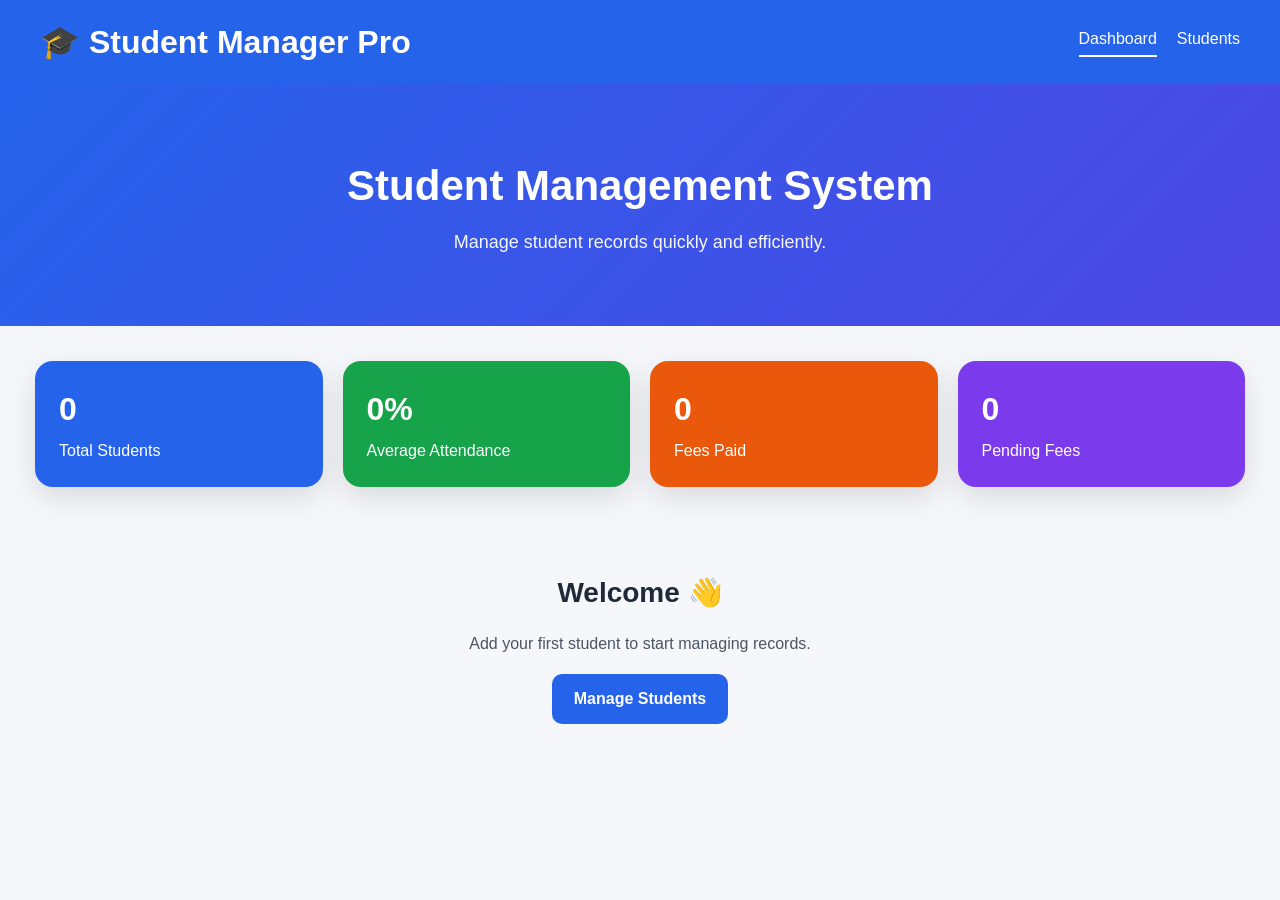
==== frontend/index.html @ a6b5a6b1 "getting ready for deplyoment" ====
<!doctype html>
<html lang="en">
	<head>
		<meta charset="UTF-8" />
		<meta name="viewport" content="width=device-width, initial-scale=1.0" />
		<title>Student Manager Pro</title>
		<link rel="stylesheet" href="css/style.css" />
	</head>

	<body>
		<header class="navbar">
			<h1>🎓 Student Manager Pro</h1>

			<nav>
				<a href="index.html" class="active">Dashboard</a>
				<a href="students.html">Students</a>
			</nav>
		</header>

		<section class="hero">
			<h2>Student Management System</h2>

			<p>Manage student records quickly and efficiently.</p>
		</section>

		<section class="stats">
			<div class="card blue">
				<h3 id="totalStudents">0</h3>
				<p>Total Students</p>
			</div>

			<div class="card green">
				<h3 id="avgAttendance">0%</h3>
				<p>Average Attendance</p>
			</div>

			<div class="card orange">
				<h3 id="paidStudents">0</h3>
				<p>Fees Paid</p>
			</div>

			<div class="card purple">
				<h3 id="pendingStudents">0</h3>
				<p>Pending Fees</p>
			</div>
		</section>

		<section class="welcome">
			<h3>Welcome 👋</h3>

			<p id="dashboardMessage">
				Add your first student to start managing records.
			</p>

			<a href="students.html" class="button"> Manage Students </a>
		</section>

		<script src="js/api.js"></script>
		<script src="js/app.js"></script>
	</body>
</html>
---- frontend/css/style.css ----
* {
	margin: 0;
	padding: 0;
	box-sizing: border-box;
	font-family:
		-apple-system, BlinkMacSystemFont, "Segoe UI", Roboto, sans-serif;
}

body {
	background: #f5f7fb;
	color: #1f2937;
	line-height: 1.5;
}

.navbar {
	display: flex;
	justify-content: space-between;
	align-items: center;
	padding: 18px 40px;
	background: #2563eb;
	color: white;
	box-shadow: 0 4px 12px rgba(0, 0, 0, 0.12);
}

.navbar nav {
	display: flex;
	gap: 20px;
}

.navbar nav a {
	color: white;
	text-decoration: none;
	font-weight: 500;
	padding-bottom: 4px;
}

.navbar nav a.active {
	border-bottom: 2px solid white;
}

/* Hero */

.hero {
	background: linear-gradient(135deg, #2563eb, #4f46e5);
	padding: 70px 20px;
	text-align: center;
	color: white;
}

.hero h2 {
	font-size: 42px;
	margin-bottom: 12px;
}

.hero p {
	font-size: 18px;
	opacity: 0.95;
}

/* Dashboard Cards */

.stats {
	display: grid;
	grid-template-columns: repeat(auto-fit, minmax(220px, 1fr));
	gap: 20px;
	padding: 35px;
}

.card {
	padding: 24px;
	border-radius: 18px;
	color: white;
	box-shadow: 0 10px 30px rgba(0, 0, 0, 0.12);
	transition: 0.25s;
}

.card:hover {
	transform: translateY(-6px);
}

.card h3 {
	font-size: 32px;
	margin-bottom: 6px;
}

.blue {
	background: #2563eb;
}
.green {
	background: #16a34a;
}
.orange {
	background: #ea580c;
}
.purple {
	background: #7c3aed;
}

/* Welcome Section */

.welcome {
	display: flex;
	flex-direction: column;
	align-items: center;
	gap: 18px;
	text-align: center;
	padding: 50px 20px;
}

.welcome h3 {
	font-size: 28px;
}

.welcome p {
	max-width: 600px;
	color: #4b5563;
}

/* Buttons */

.button,
.secondary-button {
	display: inline-flex;
	align-items: center;
	justify-content: center;
	padding: 13px 22px;
	border: none;
	border-radius: 10px;
	cursor: pointer;
	font-weight: 600;
	text-decoration: none;
	transition: 0.25s;
	min-height: 46px;
}

.button {
	background: #2563eb;
	color: white;
}

.button:hover {
	background: #1d4ed8;
	transform: translateY(-2px);
}

.secondary-button {
	background: white;
	border: 1px solid #d1d5db;
	display: none;
}

.secondary-button:hover {
	background: #f3f4f6;
}

button:disabled {
	opacity: 0.7;
	cursor: not-allowed;
}

/* Container */

.container {
	max-width: 1200px;
	margin: auto;
	padding: 30px;
}

.form-header {
	display: flex;
	justify-content: space-between;
	align-items: center;
	margin-bottom: 20px;
}

.form-grid {
	display: grid;
	grid-template-columns: repeat(auto-fit, minmax(250px, 1fr));
	gap: 16px;
	margin-bottom: 30px;
}

.form-grid input,
.form-grid select {
	padding: 13px;
	border: 1px solid #d1d5db;
	border-radius: 10px;
	font-size: 15px;
	transition: 0.2s;
}

.form-grid input:focus,
.form-grid select:focus {
	outline: none;
	border-color: #2563eb;
	box-shadow: 0 0 0 3px rgba(37, 99, 235, 0.15);
}

/* Search */

.search-box {
	margin-bottom: 20px;
}

.search-box input {
	width: 100%;
	padding: 13px;
	border-radius: 10px;
	border: 1px solid #d1d5db;
}

/* Table */

.table-container {
	background: white;
	border-radius: 16px;
	overflow: auto;
	box-shadow: 0 10px 25px rgba(0, 0, 0, 0.08);
}

table {
	width: 100%;
	border-collapse: collapse;
}

th {
	background: #2563eb;
	color: white;
	padding: 16px;
}

td {
	padding: 16px;
	text-align: center;
	border-bottom: 1px solid #eee;
}

tr:hover {
	background: #f8fafc;
}

.empty {
	padding: 35px;
	color: #6b7280;
}

/* Badges */

.badge-paid,
.badge-pending {
	padding: 6px 14px;
	border-radius: 999px;
	font-size: 14px;
	font-weight: 600;
}

.badge-paid {
	background: #dcfce7;
	color: #166534;
}

.badge-pending {
	background: #ffedd5;
	color: #9a3412;
}

/* Action Buttons */

.action-btn {
	padding: 8px 12px;
	border: none;
	border-radius: 8px;
	cursor: pointer;
	margin: 2px;
	font-size: 13px;
}

.edit {
	background: #2563eb;
	color: white;
}

.delete {
	background: #dc2626;
	color: white;
}

/* Toast */

.toast {
	position: fixed;
	top: 20px;
	right: 20px;
	padding: 14px 20px;
	border-radius: 10px;
	color: white;
	font-weight: 600;
	opacity: 0;
	transform: translateY(-20px);
	transition: 0.3s;
	z-index: 999;
	box-shadow: 0 10px 25px rgba(0, 0, 0, 0.2);
}

.toast.show {
	opacity: 1;
	transform: translateY(0);
}

.toast.success {
	background: #16a34a;
}
.toast.error {
	background: #dc2626;
}
.toast.info {
	background: #2563eb;
}

/* Mobile */

@media (max-width: 768px) {
	.navbar {
		flex-direction: column;
		gap: 12px;
		padding: 18px;
	}

	.navbar nav {
		flex-wrap: wrap;
		justify-content: center;
	}

	.hero h2 {
		font-size: 30px;
	}

	.form-header {
		flex-direction: column;
		align-items: flex-start;
		gap: 12px;
	}

	.stats {
		padding: 20px;
	}

	.container {
		padding: 20px;
	}
}
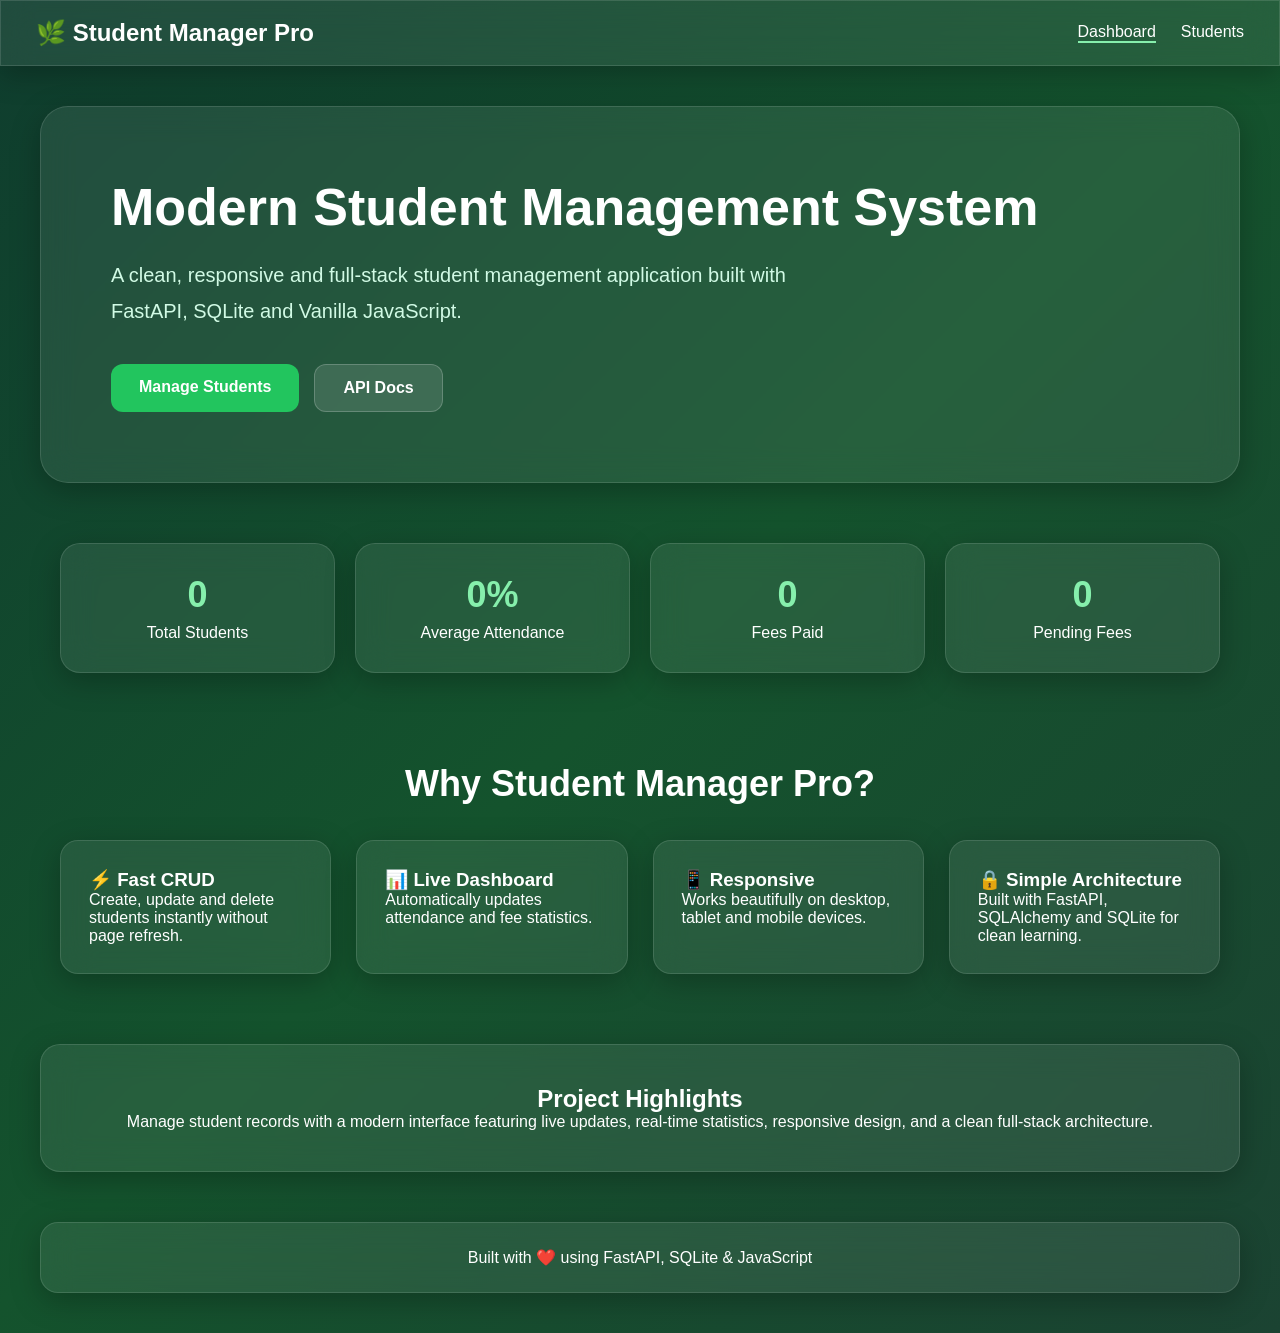
==== commit cad3d269: "UI Updated" ====
--- a/frontend/index.html
+++ b/frontend/index.html
@@ -3,13 +3,15 @@
 	<head>
 		<meta charset="UTF-8" />
 		<meta name="viewport" content="width=device-width, initial-scale=1.0" />
+
 		<title>Student Manager Pro</title>
+
 		<link rel="stylesheet" href="css/style.css" />
 	</head>
 
-	<body>
-		<header class="navbar">
-			<h1>🎓 Student Manager Pro</h1>
+	<body class="green-theme">
+		<header class="navbar glass">
+			<div class="logo">🌿 Student Manager Pro</div>
 
 			<nav>
 				<a href="index.html" class="active">Dashboard</a>
@@ -17,43 +19,91 @@
 			</nav>
 		</header>
 
-		<section class="hero">
-			<h2>Student Management System</h2>
+		<section class="hero glass">
+			<div class="hero-content">
+				<h1>Modern Student Management System</h1>
 
-			<p>Manage student records quickly and efficiently.</p>
+				<p>
+					A clean, responsive and full-stack student management application
+					built with FastAPI, SQLite and Vanilla JavaScript.
+				</p>
+
+				<div class="hero-buttons">
+					<a href="students.html" class="button"> Manage Students </a>
+
+					<a
+						href="https://student-managerpro.onrender.com/docs"
+						class="secondary-button"
+						target="_blank">
+						API Docs
+					</a>
+				</div>
+			</div>
 		</section>
 
 		<section class="stats">
-			<div class="card blue">
+			<div class="card glass green-card">
 				<h3 id="totalStudents">0</h3>
 				<p>Total Students</p>
 			</div>
 
-			<div class="card green">
+			<div class="card glass green-card">
 				<h3 id="avgAttendance">0%</h3>
 				<p>Average Attendance</p>
 			</div>
 
-			<div class="card orange">
+			<div class="card glass green-card">
 				<h3 id="paidStudents">0</h3>
 				<p>Fees Paid</p>
 			</div>
 
-			<div class="card purple">
+			<div class="card glass green-card">
 				<h3 id="pendingStudents">0</h3>
 				<p>Pending Fees</p>
 			</div>
 		</section>
 
-		<section class="welcome">
-			<h3>Welcome 👋</h3>
+		<section class="features">
+			<h2>Why Student Manager Pro?</h2>
+
+			<div class="feature-grid">
+				<div class="feature-card glass">
+					<h3>⚡ Fast CRUD</h3>
+					<p>
+						Create, update and delete students instantly without page refresh.
+					</p>
+				</div>
+
+				<div class="feature-card glass">
+					<h3>📊 Live Dashboard</h3>
+					<p>Automatically updates attendance and fee statistics.</p>
+				</div>
+
+				<div class="feature-card glass">
+					<h3>📱 Responsive</h3>
+					<p>Works beautifully on desktop, tablet and mobile devices.</p>
+				</div>
+
+				<div class="feature-card glass">
+					<h3>🔒 Simple Architecture</h3>
+					<p>Built with FastAPI, SQLAlchemy and SQLite for clean learning.</p>
+				</div>
+			</div>
+		</section>
+
+		<section class="welcome glass">
+			<h2>Project Highlights</h2>
 
 			<p id="dashboardMessage">
-				Add your first student to start managing records.
+				Manage student records with a modern interface featuring live updates,
+				real-time statistics, responsive design, and a clean full-stack
+				architecture.
 			</p>
+		</section>
 
-			<a href="students.html" class="button"> Manage Students </a>
-		</section>
+		<footer class="footer glass">
+			<p>Built with ❤️ using FastAPI, SQLite & JavaScript</p>
+		</footer>
 
 		<script src="js/api.js"></script>
 		<script src="js/app.js"></script>
--- a/frontend/css/style.css
+++ b/frontend/css/style.css
@@ -6,265 +6,253 @@
 		-apple-system, BlinkMacSystemFont, "Segoe UI", Roboto, sans-serif;
 }
 
-body {
-	background: #f5f7fb;
-	color: #1f2937;
-	line-height: 1.5;
+body.green-theme {
+	background: linear-gradient(135deg, #0f3d2e, #14532d, #1b4332);
+	color: white;
+	min-height: 100vh;
+}
+
+.glass {
+	background: rgba(255, 255, 255, 0.08);
+	backdrop-filter: blur(16px);
+	border: 1px solid rgba(255, 255, 255, 0.12);
+	box-shadow: 0 8px 30px rgba(0, 0, 0, 0.25);
 }
 
 .navbar {
 	display: flex;
 	justify-content: space-between;
 	align-items: center;
-	padding: 18px 40px;
-	background: #2563eb;
-	color: white;
-	box-shadow: 0 4px 12px rgba(0, 0, 0, 0.12);
+	padding: 18px 35px;
+	position: sticky;
+	top: 0;
+	z-index: 100;
+}
+
+.logo {
+	font-size: 24px;
+	font-weight: 700;
 }
 
 .navbar nav {
 	display: flex;
-	gap: 20px;
+	gap: 25px;
 }
 
 .navbar nav a {
 	color: white;
 	text-decoration: none;
 	font-weight: 500;
-	padding-bottom: 4px;
 }
 
 .navbar nav a.active {
-	border-bottom: 2px solid white;
-}
-
-/* Hero */
+	border-bottom: 2px solid #86efac;
+}
 
 .hero {
-	background: linear-gradient(135deg, #2563eb, #4f46e5);
-	padding: 70px 20px;
-	text-align: center;
-	color: white;
-}
-
-.hero h2 {
-	font-size: 42px;
-	margin-bottom: 12px;
+	max-width: 1200px;
+	margin: 40px auto;
+	padding: 70px;
+	border-radius: 28px;
+}
+
+.hero h1 {
+	font-size: 52px;
+	margin-bottom: 20px;
 }
 
 .hero p {
-	font-size: 18px;
-	opacity: 0.95;
-}
-
-/* Dashboard Cards */
+	font-size: 20px;
+	line-height: 1.8;
+	color: #d1fae5;
+	max-width: 750px;
+}
+
+.hero-buttons {
+	margin-top: 35px;
+	display: flex;
+	gap: 15px;
+	flex-wrap: wrap;
+}
+
+.button,
+.secondary-button {
+	padding: 14px 28px;
+	border-radius: 12px;
+	font-weight: 600;
+	text-decoration: none;
+	cursor: pointer;
+	border: none;
+	transition: 0.3s;
+}
+
+.button {
+	background: #22c55e;
+	color: white;
+}
+
+.button:hover {
+	background: #16a34a;
+	transform: translateY(-3px);
+}
+
+.secondary-button {
+	background: rgba(255, 255, 255, 0.12);
+	color: white;
+	border: 1px solid rgba(255, 255, 255, 0.2);
+}
+
+.secondary-button:hover {
+	background: rgba(255, 255, 255, 0.18);
+}
 
 .stats {
+	max-width: 1200px;
+	margin: auto;
 	display: grid;
 	grid-template-columns: repeat(auto-fit, minmax(220px, 1fr));
 	gap: 20px;
-	padding: 35px;
-}
-
-.card {
-	padding: 24px;
+	padding: 20px;
+}
+
+.green-card {
+	padding: 30px;
+	border-radius: 20px;
+	text-align: center;
+}
+
+.green-card h3 {
+	font-size: 36px;
+	margin-bottom: 8px;
+	color: #86efac;
+}
+
+.features {
+	max-width: 1200px;
+	margin: 50px auto;
+	padding: 20px;
+}
+
+.features h2 {
+	text-align: center;
+	margin-bottom: 35px;
+	font-size: 36px;
+}
+
+.feature-grid {
+	display: grid;
+	grid-template-columns: repeat(auto-fit, minmax(250px, 1fr));
+	gap: 25px;
+}
+
+.feature-card {
+	padding: 28px;
 	border-radius: 18px;
-	color: white;
-	box-shadow: 0 10px 30px rgba(0, 0, 0, 0.12);
-	transition: 0.25s;
-}
-
-.card:hover {
+	transition: 0.3s;
+}
+
+.feature-card:hover {
 	transform: translateY(-6px);
 }
 
-.card h3 {
-	font-size: 32px;
-	margin-bottom: 6px;
-}
-
-.blue {
-	background: #2563eb;
-}
-.green {
-	background: #16a34a;
-}
-.orange {
-	background: #ea580c;
-}
-.purple {
-	background: #7c3aed;
-}
-
-/* Welcome Section */
-
 .welcome {
-	display: flex;
-	flex-direction: column;
-	align-items: center;
-	gap: 18px;
-	text-align: center;
-	padding: 50px 20px;
-}
-
-.welcome h3 {
-	font-size: 28px;
-}
-
-.welcome p {
-	max-width: 600px;
-	color: #4b5563;
-}
-
-/* Buttons */
-
-.button,
-.secondary-button {
-	display: inline-flex;
-	align-items: center;
-	justify-content: center;
-	padding: 13px 22px;
-	border: none;
-	border-radius: 10px;
-	cursor: pointer;
-	font-weight: 600;
-	text-decoration: none;
-	transition: 0.25s;
-	min-height: 46px;
-}
-
-.button {
-	background: #2563eb;
-	color: white;
-}
-
-.button:hover {
-	background: #1d4ed8;
-	transform: translateY(-2px);
-}
-
-.secondary-button {
-	background: white;
-	border: 1px solid #d1d5db;
-	display: none;
-}
-
-.secondary-button:hover {
-	background: #f3f4f6;
-}
-
-button:disabled {
-	opacity: 0.7;
-	cursor: not-allowed;
-}
-
-/* Container */
+	max-width: 1200px;
+	margin: 50px auto;
+	padding: 40px;
+	border-radius: 20px;
+	text-align: center;
+}
 
 .container {
-	max-width: 1200px;
-	margin: auto;
+	max-width: 1400px;
+	margin: 35px auto;
 	padding: 30px;
+	border-radius: 22px;
 }
 
 .form-header {
 	display: flex;
 	justify-content: space-between;
 	align-items: center;
-	margin-bottom: 20px;
+	margin-bottom: 25px;
 }
 
 .form-grid {
 	display: grid;
-	grid-template-columns: repeat(auto-fit, minmax(250px, 1fr));
+	grid-template-columns: repeat(auto-fit, minmax(240px, 1fr));
 	gap: 16px;
 	margin-bottom: 30px;
 }
 
 .form-grid input,
 .form-grid select {
-	padding: 13px;
-	border: 1px solid #d1d5db;
+	padding: 14px;
 	border-radius: 10px;
-	font-size: 15px;
-	transition: 0.2s;
+	border: none;
+	background: rgba(255, 255, 255, 0.1);
+	color: white;
+}
+
+.form-grid input::placeholder {
+	color: #d1fae5;
 }
 
 .form-grid input:focus,
 .form-grid select:focus {
-	outline: none;
-	border-color: #2563eb;
-	box-shadow: 0 0 0 3px rgba(37, 99, 235, 0.15);
-}
-
-/* Search */
-
-.search-box {
-	margin-bottom: 20px;
+	outline: 2px solid #86efac;
 }
 
 .search-box input {
 	width: 100%;
-	padding: 13px;
+	padding: 14px;
 	border-radius: 10px;
-	border: 1px solid #d1d5db;
-}
-
-/* Table */
+	border: none;
+	margin-bottom: 25px;
+	background: rgba(255, 255, 255, 0.1);
+	color: white;
+}
+
+.search-box input::placeholder {
+	color: #d1fae5;
+}
 
 .table-container {
-	background: white;
-	border-radius: 16px;
 	overflow: auto;
-	box-shadow: 0 10px 25px rgba(0, 0, 0, 0.08);
+	border-radius: 18px;
 }
 
 table {
 	width: 100%;
 	border-collapse: collapse;
+	min-width: 1100px;
 }
 
 th {
-	background: #2563eb;
-	color: white;
-	padding: 16px;
+	background: rgba(34, 197, 94, 0.35);
+	padding: 15px;
 }
 
 td {
-	padding: 16px;
-	text-align: center;
-	border-bottom: 1px solid #eee;
+	padding: 15px;
+	text-align: center;
+	border-bottom: 1px solid rgba(255, 255, 255, 0.08);
 }
 
 tr:hover {
-	background: #f8fafc;
-}
-
-.empty {
-	padding: 35px;
-	color: #6b7280;
-}
-
-/* Badges */
-
-.badge-paid,
+	background: rgba(255, 255, 255, 0.05);
+}
+
+.badge-paid {
+	background: #22c55e;
+	padding: 6px 12px;
+	border-radius: 999px;
+}
+
 .badge-pending {
-	padding: 6px 14px;
+	background: #f59e0b;
+	padding: 6px 12px;
 	border-radius: 999px;
-	font-size: 14px;
-	font-weight: 600;
-}
-
-.badge-paid {
-	background: #dcfce7;
-	color: #166534;
-}
-
-.badge-pending {
-	background: #ffedd5;
-	color: #9a3412;
-}
-
-/* Action Buttons */
+}
 
 .action-btn {
 	padding: 8px 12px;
@@ -272,11 +260,10 @@
 	border-radius: 8px;
 	cursor: pointer;
 	margin: 2px;
-	font-size: 13px;
 }
 
 .edit {
-	background: #2563eb;
+	background: #22c55e;
 	color: white;
 }
 
@@ -284,8 +271,6 @@
 	background: #dc2626;
 	color: white;
 }
-
-/* Toast */
 
 .toast {
 	position: fixed;
@@ -299,7 +284,6 @@
 	transform: translateY(-20px);
 	transition: 0.3s;
 	z-index: 999;
-	box-shadow: 0 10px 25px rgba(0, 0, 0, 0.2);
 }
 
 .toast.show {
@@ -317,35 +301,40 @@
 	background: #2563eb;
 }
 
-/* Mobile */
+.footer {
+	margin: 40px auto;
+	padding: 25px;
+	max-width: 1200px;
+	border-radius: 18px;
+	text-align: center;
+}
 
 @media (max-width: 768px) {
 	.navbar {
 		flex-direction: column;
-		gap: 12px;
-		padding: 18px;
-	}
-
-	.navbar nav {
-		flex-wrap: wrap;
-		justify-content: center;
-	}
-
-	.hero h2 {
-		font-size: 30px;
+		gap: 15px;
+		padding: 20px;
+	}
+
+	.hero {
+		padding: 40px 25px;
+	}
+
+	.hero h1 {
+		font-size: 36px;
+	}
+
+	.hero-buttons {
+		flex-direction: column;
 	}
 
 	.form-header {
 		flex-direction: column;
 		align-items: flex-start;
-		gap: 12px;
-	}
-
-	.stats {
-		padding: 20px;
-	}
-
-	.container {
-		padding: 20px;
-	}
-}
+		gap: 15px;
+	}
+
+	table {
+		min-width: 900px;
+	}
+}
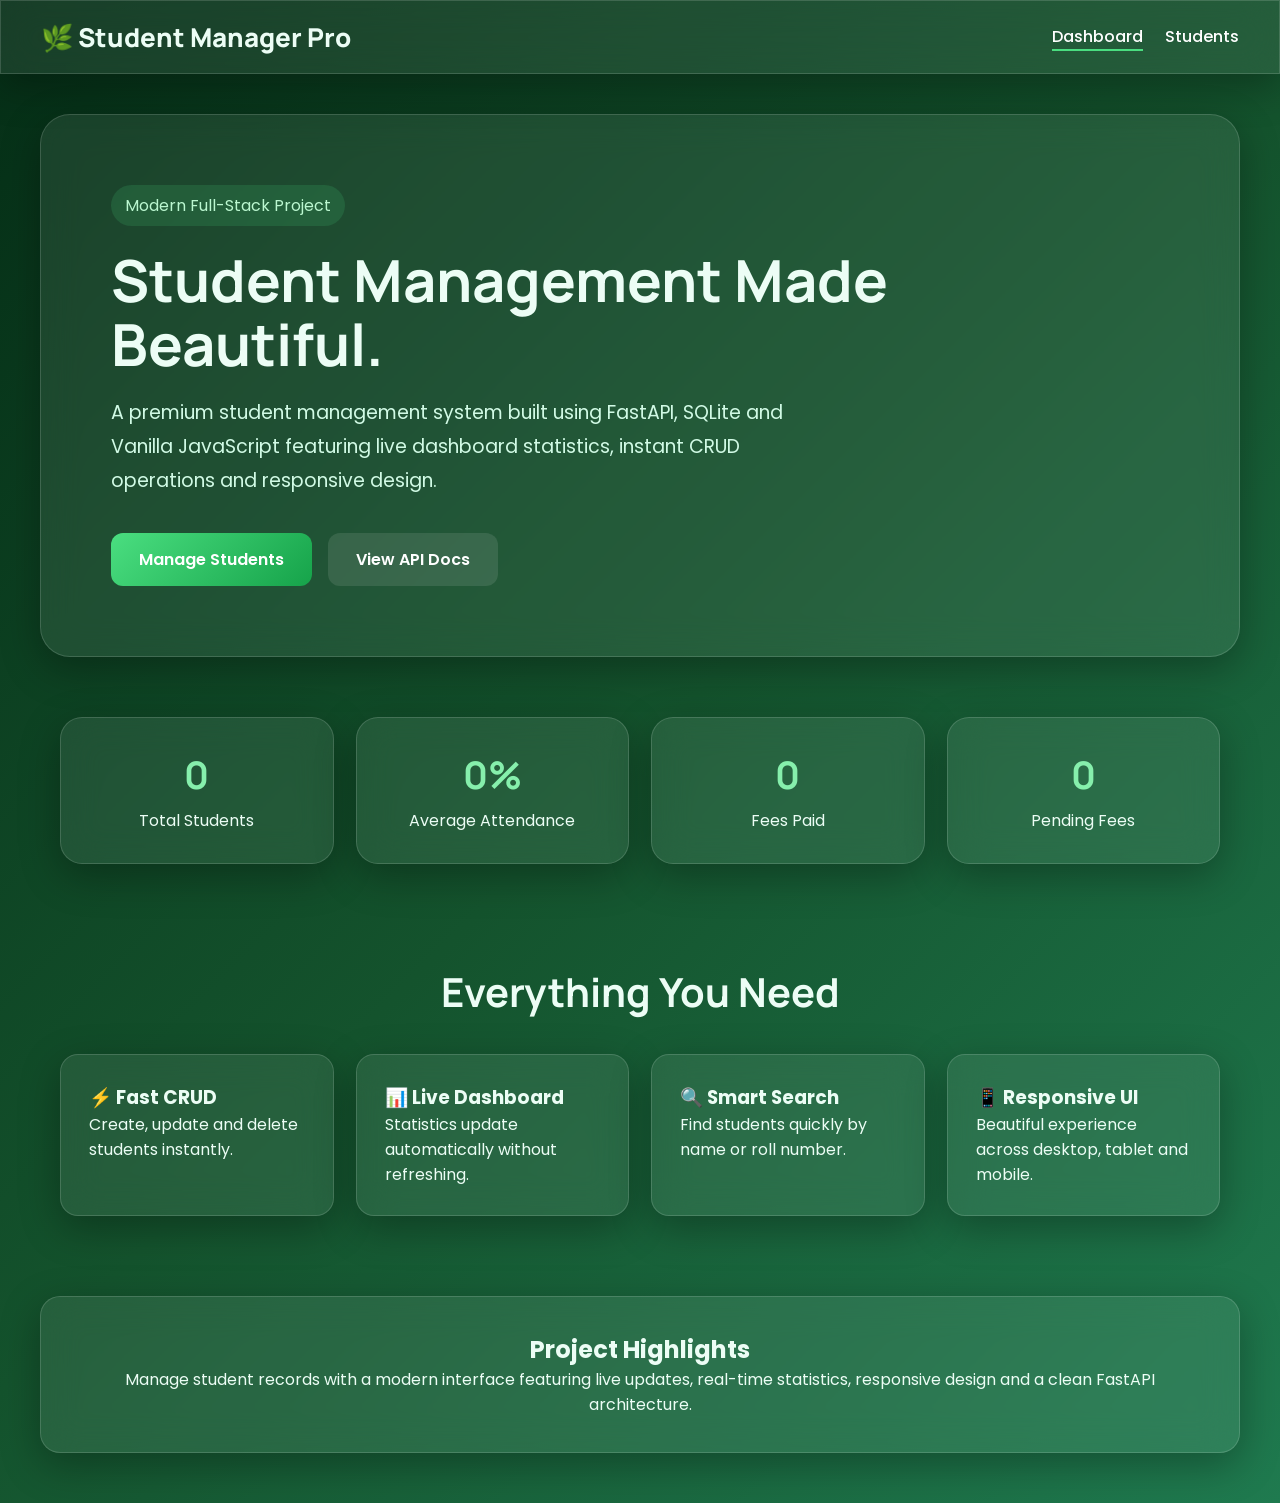
==== commit 77a31cdf: "UI3.0" ====
--- a/frontend/index.html
+++ b/frontend/index.html
@@ -3,8 +3,14 @@
 	<head>
 		<meta charset="UTF-8" />
 		<meta name="viewport" content="width=device-width, initial-scale=1.0" />
+		<title>Student Manager Pro</title>
 
-		<title>Student Manager Pro</title>
+		<link rel="preconnect" href="https://fonts.googleapis.com" />
+		<link rel="preconnect" href="https://fonts.gstatic.com" crossorigin />
+
+		<link
+			href="https://fonts.googleapis.com/css2?family=Manrope:wght@600;700;800&family=Poppins:wght@300;400;500;600&display=swap"
+			rel="stylesheet" />
 
 		<link rel="stylesheet" href="css/style.css" />
 	</head>
@@ -21,11 +27,14 @@
 
 		<section class="hero glass">
 			<div class="hero-content">
-				<h1>Modern Student Management System</h1>
+				<badge>Modern Full-Stack Project</badge>
+
+				<h1>Student Management Made Beautiful.</h1>
 
 				<p>
-					A clean, responsive and full-stack student management application
-					built with FastAPI, SQLite and Vanilla JavaScript.
+					A premium student management system built using FastAPI, SQLite and
+					Vanilla JavaScript featuring live dashboard statistics, instant CRUD
+					operations and responsive design.
 				</p>
 
 				<div class="hero-buttons">
@@ -33,60 +42,58 @@
 
 					<a
 						href="https://student-managerpro.onrender.com/docs"
-						class="secondary-button"
-						target="_blank">
-						API Docs
+						target="_blank"
+						class="secondary-button">
+						View API Docs
 					</a>
 				</div>
 			</div>
 		</section>
 
 		<section class="stats">
-			<div class="card glass green-card">
+			<div class="card glass">
 				<h3 id="totalStudents">0</h3>
 				<p>Total Students</p>
 			</div>
 
-			<div class="card glass green-card">
+			<div class="card glass">
 				<h3 id="avgAttendance">0%</h3>
 				<p>Average Attendance</p>
 			</div>
 
-			<div class="card glass green-card">
+			<div class="card glass">
 				<h3 id="paidStudents">0</h3>
 				<p>Fees Paid</p>
 			</div>
 
-			<div class="card glass green-card">
+			<div class="card glass">
 				<h3 id="pendingStudents">0</h3>
 				<p>Pending Fees</p>
 			</div>
 		</section>
 
 		<section class="features">
-			<h2>Why Student Manager Pro?</h2>
+			<h2>Everything You Need</h2>
 
 			<div class="feature-grid">
 				<div class="feature-card glass">
 					<h3>⚡ Fast CRUD</h3>
-					<p>
-						Create, update and delete students instantly without page refresh.
-					</p>
+					<p>Create, update and delete students instantly.</p>
 				</div>
 
 				<div class="feature-card glass">
 					<h3>📊 Live Dashboard</h3>
-					<p>Automatically updates attendance and fee statistics.</p>
+					<p>Statistics update automatically without refreshing.</p>
 				</div>
 
 				<div class="feature-card glass">
-					<h3>📱 Responsive</h3>
-					<p>Works beautifully on desktop, tablet and mobile devices.</p>
+					<h3>🔍 Smart Search</h3>
+					<p>Find students quickly by name or roll number.</p>
 				</div>
 
 				<div class="feature-card glass">
-					<h3>🔒 Simple Architecture</h3>
-					<p>Built with FastAPI, SQLAlchemy and SQLite for clean learning.</p>
+					<h3>📱 Responsive UI</h3>
+					<p>Beautiful experience across desktop, tablet and mobile.</p>
 				</div>
 			</div>
 		</section>
@@ -96,14 +103,10 @@
 
 			<p id="dashboardMessage">
 				Manage student records with a modern interface featuring live updates,
-				real-time statistics, responsive design, and a clean full-stack
+				real-time statistics, responsive design and a clean FastAPI
 				architecture.
 			</p>
 		</section>
-
-		<footer class="footer glass">
-			<p>Built with ❤️ using FastAPI, SQLite & JavaScript</p>
-		</footer>
 
 		<script src="js/api.js"></script>
 		<script src="js/app.js"></script>
--- a/frontend/css/style.css
+++ b/frontend/css/style.css
@@ -1,42 +1,58 @@
+:root {
+	--bg1: #052e16;
+	--bg2: #14532d;
+	--bg3: #1f7a4f;
+
+	--glass: rgba(255, 255, 255, 0.08);
+
+	--border: rgba(255, 255, 255, 0.15);
+
+	--text: #ecfdf5;
+
+	--muted: #d1fae5;
+
+	--accent: #4ade80;
+}
+
 * {
 	margin: 0;
 	padding: 0;
 	box-sizing: border-box;
-	font-family:
-		-apple-system, BlinkMacSystemFont, "Segoe UI", Roboto, sans-serif;
-}
-
-body.green-theme {
-	background: linear-gradient(135deg, #0f3d2e, #14532d, #1b4332);
-	color: white;
+}
+
+body {
+	font-family: "Poppins", sans-serif;
+	background: linear-gradient(135deg, var(--bg1), var(--bg2), var(--bg3));
+	color: var(--text);
 	min-height: 100vh;
 }
 
 .glass {
-	background: rgba(255, 255, 255, 0.08);
-	backdrop-filter: blur(16px);
-	border: 1px solid rgba(255, 255, 255, 0.12);
-	box-shadow: 0 8px 30px rgba(0, 0, 0, 0.25);
+	background: var(--glass);
+	backdrop-filter: blur(18px);
+	border: 1px solid var(--border);
+	box-shadow: 0 12px 40px rgba(0, 0, 0, 0.3);
 }
 
 .navbar {
 	display: flex;
 	justify-content: space-between;
 	align-items: center;
-	padding: 18px 35px;
+	padding: 18px 40px;
 	position: sticky;
 	top: 0;
 	z-index: 100;
 }
 
 .logo {
-	font-size: 24px;
-	font-weight: 700;
+	font-family: "Manrope", sans-serif;
+	font-size: 26px;
+	font-weight: 800;
 }
 
 .navbar nav {
 	display: flex;
-	gap: 25px;
+	gap: 22px;
 }
 
 .navbar nav a {
@@ -46,32 +62,43 @@
 }
 
 .navbar nav a.active {
-	border-bottom: 2px solid #86efac;
+	border-bottom: 2px solid var(--accent);
 }
 
 .hero {
 	max-width: 1200px;
 	margin: 40px auto;
 	padding: 70px;
-	border-radius: 28px;
+	border-radius: 30px;
+}
+
+badge {
+	display: inline-block;
+	padding: 8px 14px;
+	border-radius: 999px;
+	background: rgba(74, 222, 128, 0.15);
+	color: #bbf7d0;
+	margin-bottom: 22px;
 }
 
 .hero h1 {
-	font-size: 52px;
+	font-family: "Manrope", sans-serif;
+	font-size: 58px;
+	line-height: 1.1;
 	margin-bottom: 20px;
 }
 
 .hero p {
-	font-size: 20px;
+	max-width: 720px;
+	font-size: 19px;
+	color: var(--muted);
 	line-height: 1.8;
-	color: #d1fae5;
-	max-width: 750px;
 }
 
 .hero-buttons {
+	display: flex;
+	gap: 16px;
 	margin-top: 35px;
-	display: flex;
-	gap: 15px;
 	flex-wrap: wrap;
 }
 
@@ -80,30 +107,24 @@
 	padding: 14px 28px;
 	border-radius: 12px;
 	font-weight: 600;
+	cursor: pointer;
 	text-decoration: none;
-	cursor: pointer;
 	border: none;
-	transition: 0.3s;
+	transition: 0.25s;
 }
 
 .button {
-	background: #22c55e;
+	background: linear-gradient(135deg, #4ade80, #16a34a);
 	color: white;
 }
 
 .button:hover {
-	background: #16a34a;
 	transform: translateY(-3px);
 }
 
 .secondary-button {
-	background: rgba(255, 255, 255, 0.12);
-	color: white;
-	border: 1px solid rgba(255, 255, 255, 0.2);
-}
-
-.secondary-button:hover {
-	background: rgba(255, 255, 255, 0.18);
+	background: rgba(255, 255, 255, 0.1);
+	color: white;
 }
 
 .stats {
@@ -111,60 +132,62 @@
 	margin: auto;
 	display: grid;
 	grid-template-columns: repeat(auto-fit, minmax(220px, 1fr));
-	gap: 20px;
+	gap: 22px;
 	padding: 20px;
 }
 
-.green-card {
+.card {
 	padding: 30px;
-	border-radius: 20px;
+	border-radius: 22px;
 	text-align: center;
 }
 
-.green-card h3 {
-	font-size: 36px;
+.card h3 {
+	font-family: "Manrope";
+	font-size: 38px;
+	color: #86efac;
 	margin-bottom: 8px;
-	color: #86efac;
 }
 
 .features {
 	max-width: 1200px;
-	margin: 50px auto;
+	margin: 60px auto;
 	padding: 20px;
 }
 
 .features h2 {
+	font-family: "Manrope";
+	font-size: 40px;
 	text-align: center;
 	margin-bottom: 35px;
-	font-size: 36px;
 }
 
 .feature-grid {
 	display: grid;
 	grid-template-columns: repeat(auto-fit, minmax(250px, 1fr));
-	gap: 25px;
+	gap: 22px;
 }
 
 .feature-card {
 	padding: 28px;
 	border-radius: 18px;
-	transition: 0.3s;
 }
 
 .feature-card:hover {
 	transform: translateY(-6px);
+	transition: 0.3s;
 }
 
 .welcome {
 	max-width: 1200px;
 	margin: 50px auto;
-	padding: 40px;
+	padding: 35px;
 	border-radius: 20px;
 	text-align: center;
 }
 
 .container {
-	max-width: 1400px;
+	max-width: 1450px;
 	margin: 35px auto;
 	padding: 30px;
 	border-radius: 22px;
@@ -179,41 +202,39 @@
 
 .form-grid {
 	display: grid;
-	grid-template-columns: repeat(auto-fit, minmax(240px, 1fr));
+	grid-template-columns: repeat(auto-fit, minmax(230px, 1fr));
 	gap: 16px;
 	margin-bottom: 30px;
 }
 
 .form-grid input,
-.form-grid select {
+.form-grid select,
+.search-box input {
 	padding: 14px;
 	border-radius: 10px;
 	border: none;
 	background: rgba(255, 255, 255, 0.1);
 	color: white;
-}
-
-.form-grid input::placeholder {
+	font-family: "Poppins";
+}
+
+.form-grid input::placeholder,
+.search-box input::placeholder {
 	color: #d1fae5;
 }
 
 .form-grid input:focus,
-.form-grid select:focus {
-	outline: 2px solid #86efac;
+.form-grid select:focus,
+.search-box input:focus {
+	outline: 2px solid var(--accent);
+}
+
+.search-box {
+	margin-bottom: 25px;
 }
 
 .search-box input {
 	width: 100%;
-	padding: 14px;
-	border-radius: 10px;
-	border: none;
-	margin-bottom: 25px;
-	background: rgba(255, 255, 255, 0.1);
-	color: white;
-}
-
-.search-box input::placeholder {
-	color: #d1fae5;
 }
 
 .table-container {
@@ -224,16 +245,17 @@
 table {
 	width: 100%;
 	border-collapse: collapse;
-	min-width: 1100px;
+	min-width: 1200px;
 }
 
 th {
-	background: rgba(34, 197, 94, 0.35);
+	background: rgba(74, 222, 128, 0.2);
 	padding: 15px;
+	font-family: "Manrope";
 }
 
 td {
-	padding: 15px;
+	padding: 14px;
 	text-align: center;
 	border-bottom: 1px solid rgba(255, 255, 255, 0.08);
 }
@@ -242,16 +264,19 @@
 	background: rgba(255, 255, 255, 0.05);
 }
 
-.badge-paid {
-	background: #22c55e;
+.badge-paid,
+.badge-pending {
 	padding: 6px 12px;
 	border-radius: 999px;
+	font-size: 14px;
+}
+
+.badge-paid {
+	background: #16a34a;
 }
 
 .badge-pending {
-	background: #f59e0b;
-	padding: 6px 12px;
-	border-radius: 999px;
+	background: #d97706;
 }
 
 .action-btn {
@@ -263,7 +288,7 @@
 }
 
 .edit {
-	background: #22c55e;
+	background: #16a34a;
 	color: white;
 }
 
@@ -278,7 +303,6 @@
 	right: 20px;
 	padding: 14px 20px;
 	border-radius: 10px;
-	color: white;
 	font-weight: 600;
 	opacity: 0;
 	transform: translateY(-20px);
@@ -301,18 +325,14 @@
 	background: #2563eb;
 }
 
-.footer {
-	margin: 40px auto;
-	padding: 25px;
-	max-width: 1200px;
-	border-radius: 18px;
-	text-align: center;
+.empty {
+	padding: 35px;
 }
 
 @media (max-width: 768px) {
 	.navbar {
 		flex-direction: column;
-		gap: 15px;
+		gap: 12px;
 		padding: 20px;
 	}
 
@@ -321,7 +341,7 @@
 	}
 
 	.hero h1 {
-		font-size: 36px;
+		font-size: 38px;
 	}
 
 	.hero-buttons {
@@ -335,6 +355,6 @@
 	}
 
 	table {
-		min-width: 900px;
-	}
-}
+		min-width: 1000px;
+	}
+}
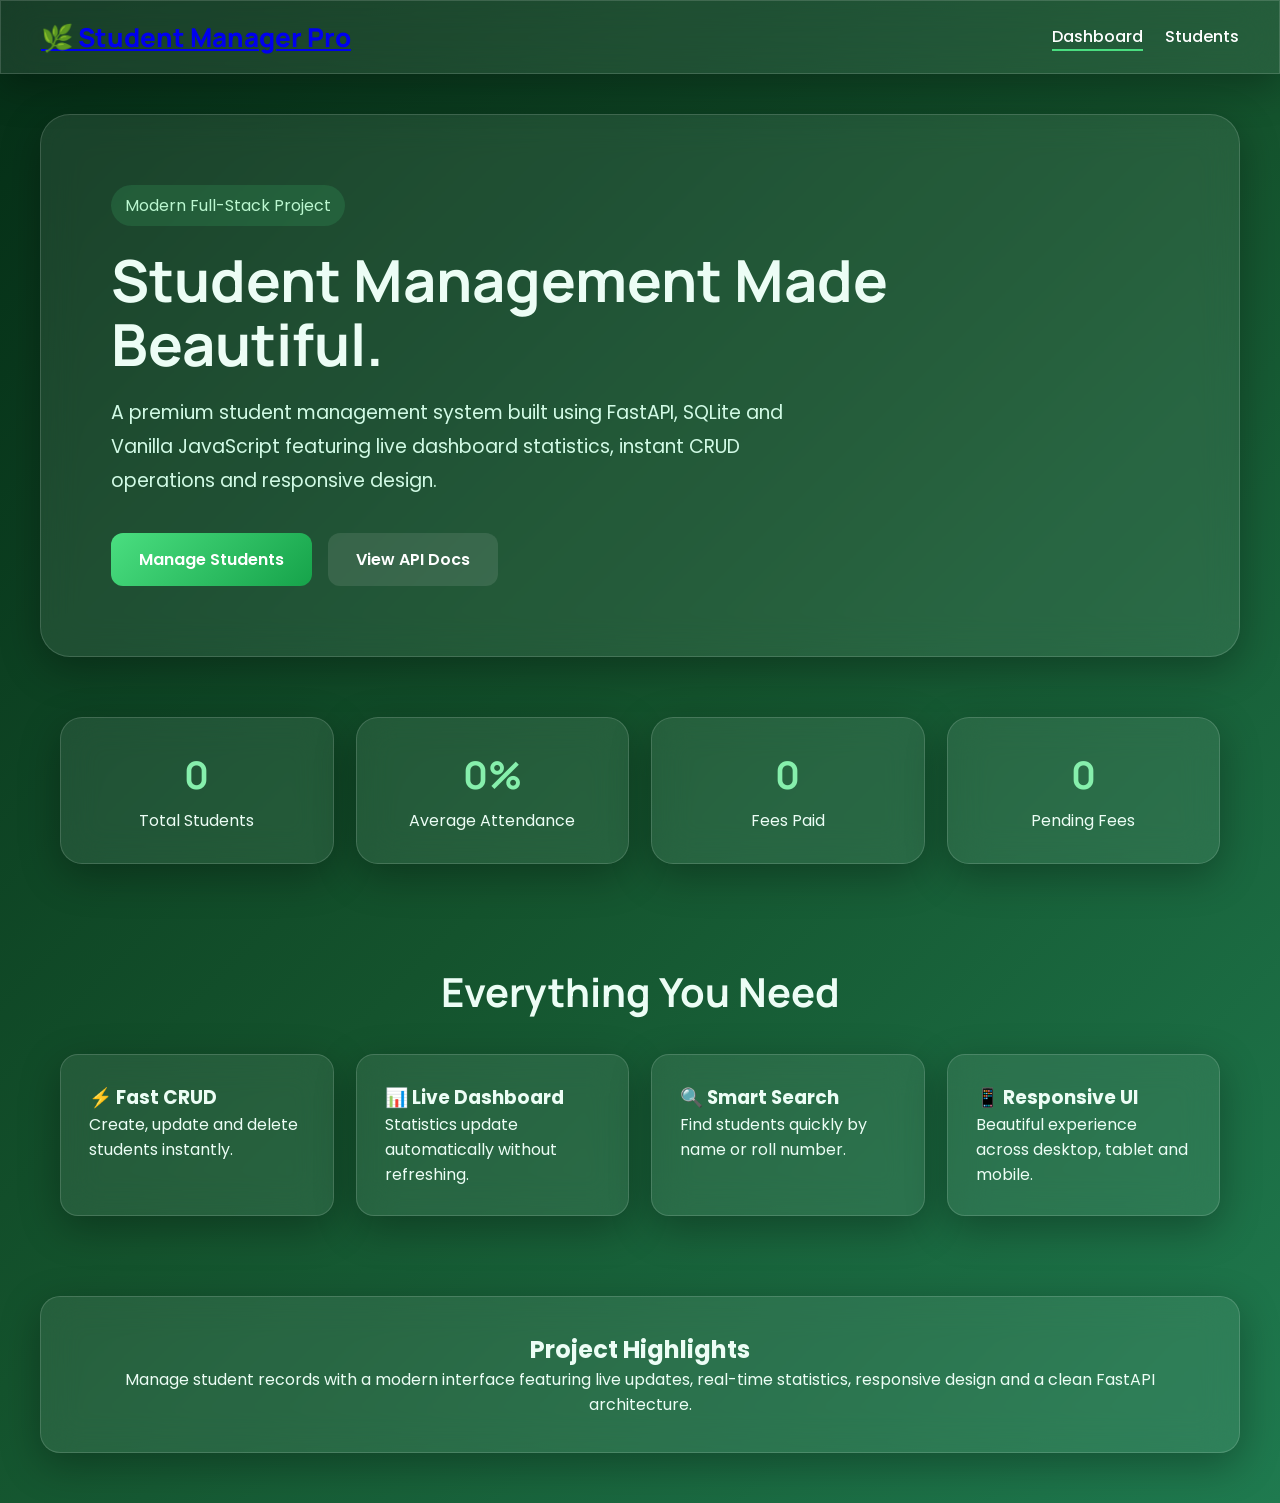
==== commit 08793a47: "UI3.0.1" ====
--- a/frontend/index.html
+++ b/frontend/index.html
@@ -17,11 +17,11 @@
 
 	<body class="green-theme">
 		<header class="navbar glass">
-			<div class="logo">🌿 Student Manager Pro</div>
+			<a href="/" class="logo"> 🌿 Student Manager Pro </a>
 
 			<nav>
-				<a href="index.html" class="active">Dashboard</a>
-				<a href="students.html">Students</a>
+				<a href="/" class="active">Dashboard</a>
+				<a href="/students">Students</a>
 			</nav>
 		</header>
 
@@ -38,7 +38,7 @@
 				</p>
 
 				<div class="hero-buttons">
-					<a href="students.html" class="button"> Manage Students </a>
+					<a href="/students" class="button"> Manage Students </a>
 
 					<a
 						href="https://student-managerpro.onrender.com/docs"
